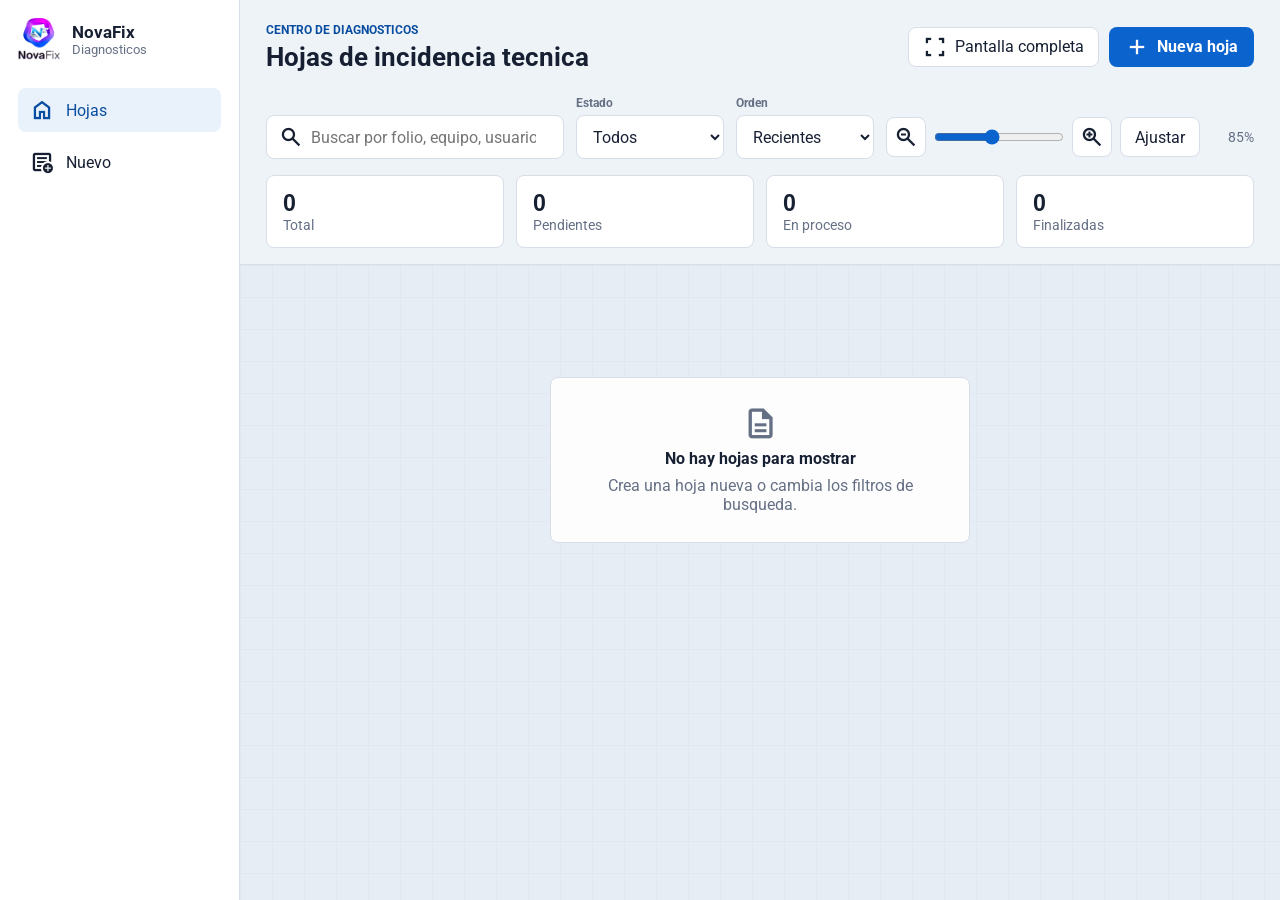
==== index.html @ 03f62400 "Primera subida de NovaFix" ====
<!doctype html>
<html lang="es">
  <head>
    <meta charset="UTF-8" />
    <meta name="viewport" content="width=device-width, initial-scale=1.0" />
    <title>NovaFix | Hojas de diagnostico</title>
    <link rel="stylesheet" href="/public/css/styles.css" />

    <link rel="preconnect" href="https://fonts.googleapis.com" />
    <link rel="preconnect" href="https://fonts.gstatic.com" crossorigin />
    <link
      href="https://fonts.googleapis.com/css2?family=Google+Sans:ital,opsz,wght@0,17..18,400..700;1,17..18,400..700&family=Roboto:ital,wght@0,100..900;1,100..900&display=swap"
      rel="stylesheet"
    />
    <link
      rel="stylesheet"
      href="https://fonts.googleapis.com/css2?family=Material+Symbols+Outlined:opsz,wght,FILL,GRAD@20..48,100..700,0..1,-50..200"
    />
  </head>
  <body>
    <div class="appShell">
      <aside class="navBar">
        <div class="brand">
          <img src="/public/icos/logo app.png" alt="NovaFix" />
          <div>
            <strong>NovaFix</strong>
            <span>Diagnosticos</span>
          </div>
        </div>

        <nav class="nav" aria-label="Navegacion principal">
          <button class="option home active" type="button" data-view="hojas">
            <span class="material-symbols-outlined">home</span>
            <span>Hojas</span>
          </button>
          <button class="option agregar" type="button" data-view="form">
            <span class="material-symbols-outlined">add_notes</span>
            <span>Nuevo</span>
          </button>
        </nav>
      </aside>

      <main class="content">
        <section class="hojasDiag view active" aria-labelledby="tituloHojas">
          <header class="workspaceHeader">
            <div>
              <p class="eyebrow">Centro de diagnosticos</p>
              <h1 id="tituloHojas">Hojas de incidencia tecnica</h1>
            </div>
            <div class="headerActions">
              <button class="ghostAction" type="button" id="focusHojasBtn">
                <span class="material-symbols-outlined">fullscreen</span>
                Pantalla completa
              </button>
              <button class="primaryAction" type="button" id="crearHojaBtn">
                <span class="material-symbols-outlined">add</span>
                Nueva hoja
              </button>
            </div>
          </header>

          <section class="toolbar" aria-label="Herramientas de hojas">
            <label class="searchBox" for="buscarHojas">
              <span class="material-symbols-outlined">search</span>
              <input
                id="buscarHojas"
                type="search"
                placeholder="Buscar por folio, equipo, usuario o ubicacion"
              />
            </label>

            <div class="toolbarGroup">
              <label for="filtroEstado">Estado</label>
              <select id="filtroEstado">
                <option value="Todos">Todos</option>
                <option value="Pendiente">Pendiente</option>
                <option value="En proceso">En proceso</option>
                <option value="Finalizado">Finalizado</option>
              </select>
            </div>

            <div class="toolbarGroup">
              <label for="ordenHojas">Orden</label>
              <select id="ordenHojas">
                <option value="recientes">Recientes</option>
                <option value="folio">Folio</option>
                <option value="estado">Estado</option>
              </select>
            </div>

            <div class="zoomTools" aria-label="Zoom de documento">
              <button
                class="iconButton"
                type="button"
                id="zoomOut"
                title="Alejar"
              >
                <span class="material-symbols-outlined">zoom_out</span>
              </button>
              <input
                id="zoomRange"
                type="range"
                min="50"
                max="130"
                step="5"
                value="85"
                aria-label="Nivel de zoom"
              />
              <button
                class="iconButton"
                type="button"
                id="zoomIn"
                title="Acercar"
              >
                <span class="material-symbols-outlined">zoom_in</span>
              </button>
              <button class="textButton" type="button" id="fitWidth">
                Ajustar
              </button>
              <output id="zoomValue" for="zoomRange">85%</output>
            </div>
          </section>

          <section class="summaryStrip" aria-label="Resumen">
            <article>
              <span id="totalHojas">0</span>
              <p>Total</p>
            </article>
            <article>
              <span id="pendientesHojas">0</span>
              <p>Pendientes</p>
            </article>
            <article>
              <span id="procesoHojas">0</span>
              <p>En proceso</p>
            </article>
            <article>
              <span id="finalizadasHojas">0</span>
              <p>Finalizadas</p>
            </article>
          </section>

          <section class="hojasViewport">
            <button class="focusExitButton" type="button" id="exitFocusBtn">
              <span class="material-symbols-outlined">fullscreen_exit</span>
              Vista normal
            </button>
            <div class="emptyState hidden" id="emptyState">
              <span class="material-symbols-outlined">description</span>
              <h2>No hay hojas para mostrar</h2>
              <p>Crea una hoja nueva o cambia los filtros de busqueda.</p>
            </div>
            <div class="hojas" id="hojas"></div>
          </section>
        </section>

        <section class="datas view" aria-labelledby="tituloFormulario">
          <form class="formulario" id="diagnosticoForm">
            <header class="formHeader">
              <div>
                <p class="eyebrow">Captura de informacion</p>
                <h1 id="tituloFormulario">Nueva hoja de diagnostico</h1>
              </div>
              <button class="ghostAction" type="button" id="volverHojasBtn">
                <span class="material-symbols-outlined">arrow_back</span>
                Volver
              </button>
            </header>

            <section class="formPanel">
              <h2>1. Informacion del reporte</h2>
              <div class="formGrid">
                <label>
                  Folio
                  <input type="text" id="folio" class="input" required />
                </label>
                <label>
                  Estado
                  <select class="input" id="estado" required>
                    <option>Pendiente</option>
                    <option>En proceso</option>
                    <option>Finalizado</option>
                  </select>
                </label>
                <label>
                  Fecha del reporte
                  <input type="date" class="input" id="fecha" required />
                </label>
                <label>
                  Hora
                  <input type="time" class="input" id="hora" required />
                </label>
                <label>
                  Usuario responsable
                  <input
                    type="text"
                    id="usuarioResponsable"
                    class="input"
                    required
                  />
                </label>
                <label>
                  Ubicacion
                  <input type="text" id="ubicacion" class="input" required />
                </label>
              </div>
            </section>

            <section class="formPanel">
              <h2>2. Informacion del equipo</h2>
              <div class="formGrid">
                <label>
                  ID del equipo (Tag)
                  <input type="text" id="idEquipo" class="input" required />
                </label>
                <label>
                  Marca / Modelo
                  <input type="text" id="marcaModelo" class="input" required />
                </label>
                <label class="spanTwo">
                  Sistema operativo
                  <input
                    type="text"
                    id="sistemaOperativo"
                    class="input"
                    required
                  />
                </label>
              </div>
            </section>

            <section class="formPanel">
              <h2>3. Detalle tecnico</h2>
              <div class="formGrid">
                <label class="spanTwo">
                  Problema reportado por usuario
                  <textarea id="problema" class="input" required></textarea>
                </label>
                <label class="spanTwo">
                  Diagnostico preliminar
                  <textarea id="diagnostico" class="input" required></textarea>
                </label>
                <label class="spanTwo">
                  Solucion aplicada y acciones tomadas
                  <textarea id="solucion" class="input" required></textarea>
                </label>
              </div>
            </section>

            <section class="formPanel">
              <h2>4. Firmas, cierre y observaciones</h2>
              <div class="formGrid">
                <label>
                  Tecnico a cargo
                  <input type="text" id="tecnicoCargo" class="input" required />
                </label>
                <label>
                  Fecha de cierre
                  <input type="date" id="fechaCierre" class="input" />
                </label>
                <label class="spanTwo">
                  Visto bueno encargado
                  <input type="text" id="vistoBueno" class="input" />
                </label>
                <label class="spanTwo">
                  Observaciones finales
                  <textarea id="observaciones" class="input"></textarea>
                </label>
              </div>
            </section>

            <div class="formActions">
              <p id="saveStatus" role="status"></p>
              <button class="secondaryAction" type="reset">
                <span class="material-symbols-outlined">restart_alt</span>
                Limpiar
              </button>
              <button class="primaryAction" type="submit" id="btnSave">
                <span class="material-symbols-outlined">save</span>
                Guardar diagnostico
              </button>
            </div>
          </form>
        </section>
      </main>
    </div>

    <script src="/public/js/app.js"></script>
  </body>
</html>
---- public/css/styles.css ----
:root {
  --bg: #eef3f8;
  --surface: #ffffff;
  --surface-soft: #f8fafc;
  --line: #d7dee8;
  --text: #172033;
  --muted: #667085;
  --primary: #0b63ce;
  --primary-dark: #084d9f;
  --success: #147a49;
  --warning: #9a5b00;
  --danger: #b42318;
  --shadow: 0 18px 45px rgba(20, 33, 61, 0.12);
  --sheet-zoom: 0.85;
  --sheet-scaled-width: 693.6px;
  --sheet-scaled-height: 897.6px;
}

* {
  box-sizing: border-box;
  margin: 0;
  padding: 0;
}

html,
body {
  min-height: 100%;
}

body {
  overflow: hidden;
  background: var(--bg);
  color: var(--text);
  font-family: "Roboto", Arial, sans-serif;
}

button,
input,
select,
textarea {
  font: inherit;
}

button {
  border: 0;
}

h1,
h2,
h3,
strong {
  font-family: "Google Sans", "Roboto", Arial, sans-serif;
}

h1 {
  font-size: clamp(1.45rem, 2vw, 2rem);
  line-height: 1.1;
}

h2 {
  font-size: 1rem;
}

.appShell {
  display: grid;
  grid-template-columns: 240px minmax(0, 1fr);
  height: 100vh;
}

.navBar {
  display: flex;
  flex-direction: column;
  gap: 28px;
  border-right: 1px solid var(--line);
  background: var(--surface);
  padding: 18px;
}

.brand {
  display: flex;
  align-items: center;
  gap: 12px;
  min-width: 0;
}

.brand img {
  width: 42px;
  height: 42px;
  object-fit: contain;
}

.brand strong,
.brand span {
  display: block;
}

.brand strong {
  font-size: 1.05rem;
}

.brand span {
  color: var(--muted);
  font-size: 0.84rem;
}

.nav {
  display: grid;
  gap: 8px;
}

.option {
  display: flex;
  align-items: center;
  gap: 12px;
  width: 100%;
  min-height: 44px;
  border-radius: 8px;
  background: transparent;
  color: var(--text);
  cursor: pointer;
  padding: 10px 12px;
  text-align: left;
}

.option:hover,
.option.active {
  background: #e9f1fb;
  color: var(--primary-dark);
}

.material-symbols-outlined {
  font-variation-settings:
    "FILL" 0,
    "wght" 500,
    "GRAD" 0,
    "opsz" 24;
  font-size: 1.35rem;
}

.content {
  min-width: 0;
  height: 100vh;
  overflow: hidden;
}

.view {
  display: none;
  height: 100%;
}

.view.active {
  display: flex;
  flex-direction: column;
}

.workspaceHeader,
.formHeader {
  display: flex;
  align-items: center;
  justify-content: space-between;
  gap: 18px;
  padding: 22px 26px 14px;
}

.headerActions {
  display: flex;
  align-items: center;
  gap: 10px;
}

.eyebrow {
  margin-bottom: 6px;
  color: var(--primary-dark);
  font-size: 0.78rem;
  font-weight: 700;
  letter-spacing: 0;
  text-transform: uppercase;
}

.primaryAction,
.secondaryAction,
.ghostAction,
.textButton,
.iconButton {
  display: inline-flex;
  align-items: center;
  justify-content: center;
  gap: 8px;
  min-height: 40px;
  border-radius: 8px;
  cursor: pointer;
  white-space: nowrap;
}

.primaryAction {
  background: var(--primary);
  color: white;
  font-weight: 700;
  padding: 0 16px;
}

.primaryAction:hover {
  background: var(--primary-dark);
}

.secondaryAction,
.ghostAction,
.textButton,
.iconButton {
  border: 1px solid var(--line);
  background: var(--surface);
  color: var(--text);
}

.secondaryAction,
.ghostAction,
.textButton {
  padding: 0 14px;
}

.iconButton {
  width: 40px;
}

.toolbar {
  display: grid;
  grid-template-columns: minmax(260px, 1fr) auto auto auto;
  gap: 12px;
  align-items: end;
  padding: 10px 26px 16px;
}

.searchBox {
  display: flex;
  align-items: center;
  gap: 8px;
  min-height: 44px;
  border: 1px solid var(--line);
  border-radius: 8px;
  background: var(--surface);
  padding: 0 12px;
}

.searchBox input {
  width: 100%;
  min-width: 0;
  border: 0;
  outline: 0;
  background: transparent;
}

.toolbarGroup {
  display: grid;
  gap: 5px;
}

.toolbarGroup label {
  color: var(--muted);
  font-size: 0.78rem;
  font-weight: 700;
}

.toolbarGroup select,
.input {
  width: 100%;
  border: 1px solid var(--line);
  border-radius: 8px;
  background: var(--surface);
  color: var(--text);
}

.toolbarGroup select {
  min-height: 44px;
  padding: 0 36px 0 12px;
}

.zoomTools {
  display: flex;
  align-items: center;
  gap: 8px;
  min-height: 44px;
}

#zoomRange {
  width: 130px;
  accent-color: var(--primary);
}

#zoomValue {
  min-width: 46px;
  color: var(--muted);
  font-size: 0.9rem;
  text-align: right;
}

.summaryStrip {
  display: grid;
  grid-template-columns: repeat(4, minmax(120px, 1fr));
  gap: 12px;
  padding: 0 26px 16px;
}

.summaryStrip article {
  border: 1px solid var(--line);
  border-radius: 8px;
  background: var(--surface);
  padding: 14px 16px;
}

.summaryStrip span {
  display: block;
  font-family: "Google Sans", sans-serif;
  font-size: 1.45rem;
  font-weight: 700;
}

.summaryStrip p {
  color: var(--muted);
  font-size: 0.86rem;
}

.hojasViewport {
  position: relative;
  flex: 1;
  min-height: 0;
  overflow: auto;
  border-top: 1px solid var(--line);
  background:
    linear-gradient(90deg, rgba(215, 222, 232, 0.36) 1px, transparent 1px),
    linear-gradient(rgba(215, 222, 232, 0.36) 1px, transparent 1px),
    #e7edf5;
  background-size: 32px 32px;
  padding: 32px;
}

.focusExitButton {
  position: sticky;
  top: 16px;
  left: 16px;
  z-index: 4;
  display: none;
  align-items: center;
  gap: 8px;
  min-height: 40px;
  width: max-content;
  border: 1px solid var(--line);
  border-radius: 8px;
  background: rgba(255, 255, 255, 0.94);
  color: var(--text);
  cursor: pointer;
  font-weight: 700;
  padding: 0 14px;
  box-shadow: 0 10px 24px rgba(20, 33, 61, 0.14);
  backdrop-filter: blur(8px);
}

.hojasDiag.focusMode .workspaceHeader,
.hojasDiag.focusMode .toolbar,
.hojasDiag.focusMode .summaryStrip {
  display: none;
}

.hojasDiag.focusMode .hojasViewport {
  border-top: 0;
  padding-top: 18px;
}

.hojasDiag.focusMode .focusExitButton {
  display: inline-flex;
}

.hojas {
  display: grid;
  justify-items: center;
  gap: 28px;
  min-width: max-content;
  padding-bottom: 70px;
}

.hojaContainer {
  position: relative;
  width: var(--sheet-scaled-width);
  height: calc(var(--sheet-scaled-height) + 28px);
}

.fechaPublicacion {
  margin-bottom: 8px;
  color: #475467;
  font-size: 0.86rem;
}

.hoja {
  position: absolute;
  top: 28px;
  left: 0;
  width: 816px;
  min-height: 1056px;
  transform: scale(var(--sheet-zoom));
  transform-origin: top left;
  overflow: hidden;
  background: #ffffff;
  box-shadow: var(--shadow), 0 0 0 1px rgba(20, 33, 61, 0.11);
  padding: 50px;
}

.encabezadoHoja {
  display: grid;
  grid-template-columns: 110px 1fr;
  gap: 22px;
  align-items: start;
  margin-bottom: 15px;
}

.logoHoja {
  width: 98px;
  height: 98px;
  object-fit: contain;
}

.encabezadoHoja h2 {
  margin-bottom: 16px;
  color: #123c61;
  font-size: 1.45rem;
  font-weight: 800;
}

.datosTop {
  display: grid;
  gap: 7px;
  color: #202020;
  font-size: 0.95rem;
}

.tablaSection {
  margin-top: 20px;
}

.tablaSection h3 {
  margin-bottom: 10px;
  color: #123c61;
  font-size: 1rem;
  font-weight: 800;
}

.tabla {
  width: 100%;
  border-collapse: collapse;
  table-layout: fixed;
}

.tabla td {
  height: 45px;
  border: 1px solid #202020;
  padding: 12px;
  color: #202020;
  font-size: 14px;
  line-height: 1.35;
  vertical-align: top;
  white-space: pre-wrap;
}

.tabla strong {
  font-weight: 800;
}

.areaGrande {
  height: 120px;
}

.areaObservaciones {
  height: 100px;
}

hr {
  margin-top: 10px;
  border: 0;
  border-top: 1px solid #c7c7c7;
}

.estadoChip {
  display: inline-flex;
  align-items: center;
  min-height: 24px;
  border-radius: 999px;
  padding: 2px 9px;
  font-size: 0.82rem;
  font-weight: 700;
}

.estado-Pendiente {
  background: #fff3d6;
  color: var(--warning);
}

.estado-En-proceso {
  background: #e2f0ff;
  color: var(--primary-dark);
}

.estado-Finalizado {
  background: #dcfae6;
  color: var(--success);
}

.emptyState {
  display: grid;
  place-items: center;
  gap: 8px;
  max-width: 420px;
  margin: 80px auto 0;
  border: 1px solid var(--line);
  border-radius: 8px;
  background: rgba(255, 255, 255, 0.9);
  padding: 28px;
  text-align: center;
}

.emptyState .material-symbols-outlined {
  color: var(--muted);
  font-size: 2.2rem;
}

.emptyState p {
  color: var(--muted);
}

.hidden {
  display: none !important;
}

.datas {
  min-height: 0;
  overflow: auto;
  padding-bottom: 32px;
}

.formulario {
  width: min(960px, 100%);
  margin: 0 auto;
  padding: 0 26px 28px;
}

.formHeader {
  padding-left: 0;
  padding-right: 0;
}

.formPanel {
  border: 1px solid var(--line);
  border-radius: 8px;
  background: var(--surface);
  padding: 18px;
}

.formPanel + .formPanel {
  margin-top: 14px;
}

.formPanel h2 {
  margin-bottom: 16px;
  color: var(--text);
  font-size: 1.05rem;
}

.formGrid {
  display: grid;
  grid-template-columns: repeat(2, minmax(0, 1fr));
  gap: 14px;
}

.formGrid label {
  display: grid;
  gap: 7px;
  color: #344054;
  font-weight: 700;
}

.spanTwo {
  grid-column: 1 / -1;
}

.input {
  min-height: 44px;
  padding: 11px 12px;
  outline: 0;
}

textarea.input {
  min-height: 112px;
  resize: vertical;
}

.input:focus,
.toolbarGroup select:focus,
.searchBox:focus-within {
  border-color: var(--primary);
  box-shadow: 0 0 0 3px rgba(11, 99, 206, 0.16);
}

.formActions {
  position: sticky;
  bottom: 0;
  display: flex;
  align-items: center;
  justify-content: flex-end;
  gap: 10px;
  margin-top: 16px;
  border-top: 1px solid var(--line);
  background: rgba(238, 243, 248, 0.94);
  padding: 14px 0;
  backdrop-filter: blur(8px);
}

#saveStatus {
  margin-right: auto;
  color: var(--muted);
  font-size: 0.9rem;
}

@media (max-width: 1100px) {
  .appShell {
    grid-template-columns: 84px minmax(0, 1fr);
  }

  .brand {
    justify-content: center;
  }

  .brand div,
  .option span:last-child {
    display: none;
  }

  .option {
    justify-content: center;
  }

  .toolbar {
    grid-template-columns: 1fr 1fr;
  }

  .zoomTools {
    grid-column: 1 / -1;
    justify-content: flex-start;
  }
}

@media (max-width: 760px) {
  body {
    overflow: auto;
  }

  .appShell {
    grid-template-columns: 1fr;
    grid-template-rows: auto 1fr;
    min-height: 100vh;
    height: auto;
  }

  .navBar {
    position: sticky;
    top: 0;
    z-index: 10;
    flex-direction: row;
    align-items: center;
    justify-content: space-between;
    border-right: 0;
    border-bottom: 1px solid var(--line);
    padding: 10px 14px;
  }

  .brand div,
  .option span:last-child {
    display: block;
  }

  .brand img {
    width: 34px;
    height: 34px;
  }

  .nav {
    display: flex;
    flex-direction: row;
  }

  .option {
    width: auto;
    min-height: 38px;
    padding: 8px 10px;
  }

  .content,
  .view {
    height: auto;
    min-height: calc(100vh - 59px);
  }

  .workspaceHeader,
  .formHeader {
    align-items: flex-start;
    flex-direction: column;
    padding: 18px 16px 12px;
  }

  .headerActions {
    flex-wrap: wrap;
  }

  .toolbar {
    grid-template-columns: 1fr;
    padding: 8px 16px 14px;
  }

  .summaryStrip {
    grid-template-columns: repeat(2, minmax(0, 1fr));
    padding: 0 16px 14px;
  }

  .hojasViewport {
    min-height: 620px;
    padding: 20px 16px;
  }

  .hojasDiag.focusMode .hojasViewport {
    min-height: calc(100vh - 59px);
  }

  .formulario {
    padding: 0 16px 22px;
  }

  .formHeader {
    padding-left: 0;
    padding-right: 0;
  }

  .formGrid {
    grid-template-columns: 1fr;
  }

  .spanTwo {
    grid-column: auto;
  }

  .formActions {
    align-items: stretch;
    flex-direction: column;
  }

  #saveStatus {
    margin-right: 0;
  }
}

@media (max-width: 520px) {
  .brand span {
    display: none;
  }

  .option span:last-child {
    display: none;
  }

  .summaryStrip {
    grid-template-columns: 1fr;
  }

  .zoomTools {
    flex-wrap: wrap;
  }

  #zoomRange {
    flex: 1;
    min-width: 140px;
  }
}
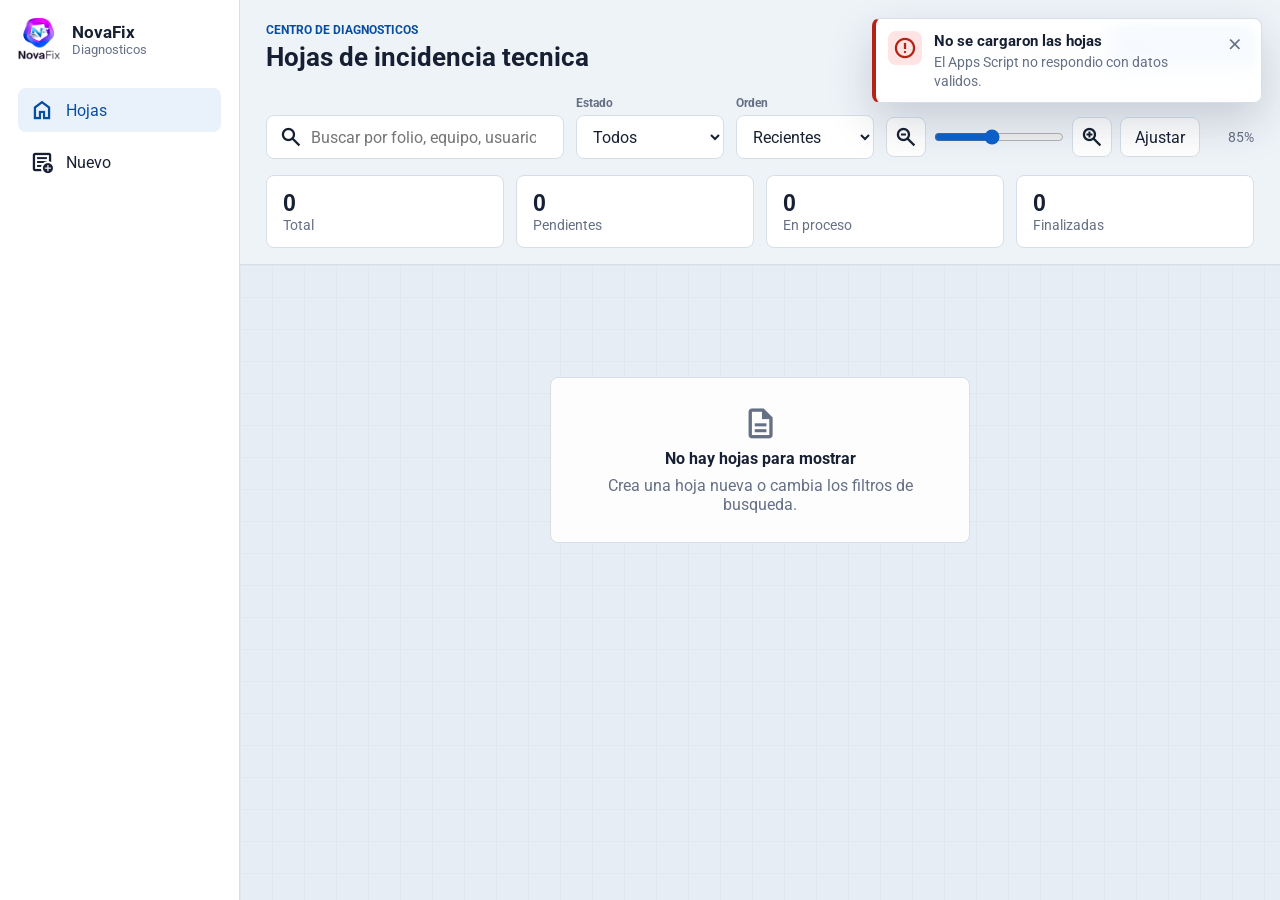
==== commit f1e5c37e: "Integro nuevos cambios" ====
--- a/index.html
+++ b/index.html
@@ -4,7 +4,7 @@
     <meta charset="UTF-8" />
     <meta name="viewport" content="width=device-width, initial-scale=1.0" />
     <title>NovaFix | Hojas de diagnostico</title>
-    <link rel="stylesheet" href="/public/css/styles.css" />
+    <link rel="stylesheet" href="./public/css/styles.css" />
 
     <link rel="preconnect" href="https://fonts.googleapis.com" />
     <link rel="preconnect" href="https://fonts.gstatic.com" crossorigin />
@@ -21,7 +21,7 @@
     <div class="appShell">
       <aside class="navBar">
         <div class="brand">
-          <img src="/public/icos/logo app.png" alt="NovaFix" />
+          <img src="./public/icos/logo app.png" alt="NovaFix" />
           <div>
             <strong>NovaFix</strong>
             <span>Diagnosticos</span>
@@ -285,6 +285,6 @@
       </main>
     </div>
 
-    <script src="/public/js/app.js"></script>
+    <script src="./public/js/app.js"></script>
   </body>
 </html>
--- a/public/css/styles.css
+++ b/public/css/styles.css
@@ -179,6 +179,7 @@
 
 .primaryAction,
 .secondaryAction,
+.dangerAction,
 .ghostAction,
 .textButton,
 .iconButton {
@@ -201,6 +202,17 @@
 
 .primaryAction:hover {
   background: var(--primary-dark);
+}
+
+.dangerAction {
+  background: var(--danger);
+  color: white;
+  font-weight: 700;
+  padding: 0 16px;
+}
+
+.dangerAction:hover {
+  background: #912018;
 }
 
 .secondaryAction,
@@ -327,8 +339,7 @@
   border-top: 1px solid var(--line);
   background:
     linear-gradient(90deg, rgba(215, 222, 232, 0.36) 1px, transparent 1px),
-    linear-gradient(rgba(215, 222, 232, 0.36) 1px, transparent 1px),
-    #e7edf5;
+    linear-gradient(rgba(215, 222, 232, 0.36) 1px, transparent 1px), #e7edf5;
   background-size: 32px 32px;
   padding: 32px;
 }
@@ -387,6 +398,104 @@
   margin-bottom: 8px;
   color: #475467;
   font-size: 0.86rem;
+}
+
+.hojaMeta {
+  display: flex;
+  align-items: center;
+  justify-content: space-between;
+  gap: 10px;
+  margin-bottom: 8px;
+  margin-top: -15px;
+}
+
+.hojaMeta .fechaPublicacion {
+  margin-bottom: 0;
+}
+
+.hojaActions {
+  display: inline-flex;
+  align-items: center;
+  gap: 6px;
+}
+
+.hojaActions .iconButton {
+  width: 34px;
+  min-height: 34px;
+  background: rgba(255, 255, 255, 0.94);
+  box-shadow: 0 8px 18px rgba(20, 33, 61, 0.1);
+}
+
+.dangerButton {
+  color: var(--danger);
+}
+
+#printRoot {
+  display: none;
+}
+
+.modalOverlay {
+  position: fixed;
+  inset: 0;
+  z-index: 100;
+  display: grid;
+  place-items: center;
+  background: rgba(15, 23, 42, 0.46);
+  padding: 18px;
+  backdrop-filter: blur(4px);
+}
+
+.confirmModal {
+  display: grid;
+  grid-template-columns: auto minmax(0, 1fr);
+  gap: 14px;
+  width: min(440px, 100%);
+  border: 1px solid rgba(255, 255, 255, 0.32);
+  border-radius: 8px;
+  background: var(--surface);
+  box-shadow: 0 24px 70px rgba(20, 33, 61, 0.28);
+  padding: 18px;
+}
+
+.modalIcon {
+  display: grid;
+  place-items: center;
+  width: 44px;
+  height: 44px;
+  border-radius: 8px;
+}
+
+.modalIcon.danger {
+  background: #fee4e2;
+  color: var(--danger);
+}
+
+.modalCopy {
+  min-width: 0;
+}
+
+.modalCopy h2 {
+  margin-bottom: 6px;
+  color: var(--text);
+  font-size: 1.05rem;
+}
+
+.modalCopy p {
+  color: var(--muted);
+  font-size: 0.94rem;
+  line-height: 1.45;
+}
+
+.modalCopy strong {
+  color: var(--text);
+}
+
+.modalActions {
+  grid-column: 1 / -1;
+  display: flex;
+  justify-content: flex-end;
+  gap: 10px;
+  padding-top: 4px;
 }
 
 .hoja {
@@ -399,7 +508,9 @@
   transform-origin: top left;
   overflow: hidden;
   background: #ffffff;
-  box-shadow: var(--shadow), 0 0 0 1px rgba(20, 33, 61, 0.11);
+  box-shadow:
+    var(--shadow),
+    0 0 0 1px rgba(20, 33, 61, 0.11);
   padding: 50px;
 }
 
@@ -526,6 +637,125 @@
 
 .hidden {
   display: none !important;
+}
+
+#toastContainer {
+  position: fixed;
+  top: 18px;
+  right: 18px;
+  z-index: 120;
+  display: grid;
+  gap: 10px;
+  width: min(390px, calc(100vw - 32px));
+  pointer-events: none;
+}
+
+.toast {
+  display: grid;
+  grid-template-columns: auto minmax(0, 1fr) auto;
+  gap: 12px;
+  align-items: start;
+  border: 1px solid var(--line);
+  border-left-width: 4px;
+  border-radius: 8px;
+  background: rgba(255, 255, 255, 0.96);
+  box-shadow: 0 18px 45px rgba(20, 33, 61, 0.18);
+  padding: 12px;
+  opacity: 0;
+  pointer-events: auto;
+  transform: translateY(-8px) scale(0.98);
+  transition:
+    opacity 180ms ease,
+    transform 180ms ease;
+  backdrop-filter: blur(10px);
+}
+
+.toast.visible {
+  opacity: 1;
+  transform: translateY(0) scale(1);
+}
+
+.toast-success {
+  border-left-color: var(--success);
+}
+
+.toast-error {
+  border-left-color: var(--danger);
+}
+
+.toast-loading {
+  border-left-color: var(--primary);
+}
+
+.toastIcon {
+  display: grid;
+  place-items: center;
+  width: 34px;
+  height: 34px;
+  border-radius: 8px;
+}
+
+.toast-success .toastIcon {
+  background: #dcfae6;
+  color: var(--success);
+}
+
+.toast-error .toastIcon {
+  background: #fee4e2;
+  color: var(--danger);
+}
+
+.toast-loading .toastIcon {
+  background: #e2f0ff;
+  color: var(--primary);
+}
+
+.toast-loading .toastIcon .material-symbols-outlined {
+  animation: toastSpin 900ms linear infinite;
+}
+
+.toastCopy {
+  min-width: 0;
+  padding-top: 1px;
+}
+
+.toastCopy strong {
+  display: block;
+  margin-bottom: 3px;
+  color: var(--text);
+  font-size: 0.94rem;
+}
+
+.toastCopy p {
+  color: var(--muted);
+  font-size: 0.86rem;
+  line-height: 1.35;
+}
+
+.toastClose {
+  display: grid;
+  place-items: center;
+  width: 28px;
+  height: 28px;
+  border-radius: 8px;
+  background: transparent;
+  color: var(--muted);
+  cursor: pointer;
+}
+
+.toastClose:hover {
+  background: var(--surface-soft);
+  color: var(--text);
+}
+
+.toastClose .material-symbols-outlined {
+  font-size: 1.1rem;
+}
+
+@keyframes toastSpin {
+  to {
+    transform: rotate(360deg);
+  }
 }
 
 .datas {
@@ -775,3 +1005,32 @@
     min-width: 140px;
   }
 }
+
+@media print {
+  @page {
+    size: letter;
+    margin: 0;
+  }
+
+  body {
+    overflow: visible;
+    background: white;
+  }
+
+  body > *:not(#printRoot) {
+    display: none !important;
+  }
+
+  #printRoot {
+    display: block;
+  }
+
+  #printRoot .hoja {
+    position: static;
+    width: 816px;
+    min-height: 1056px;
+    transform: none;
+    overflow: hidden;
+    box-shadow: none;
+  }
+}
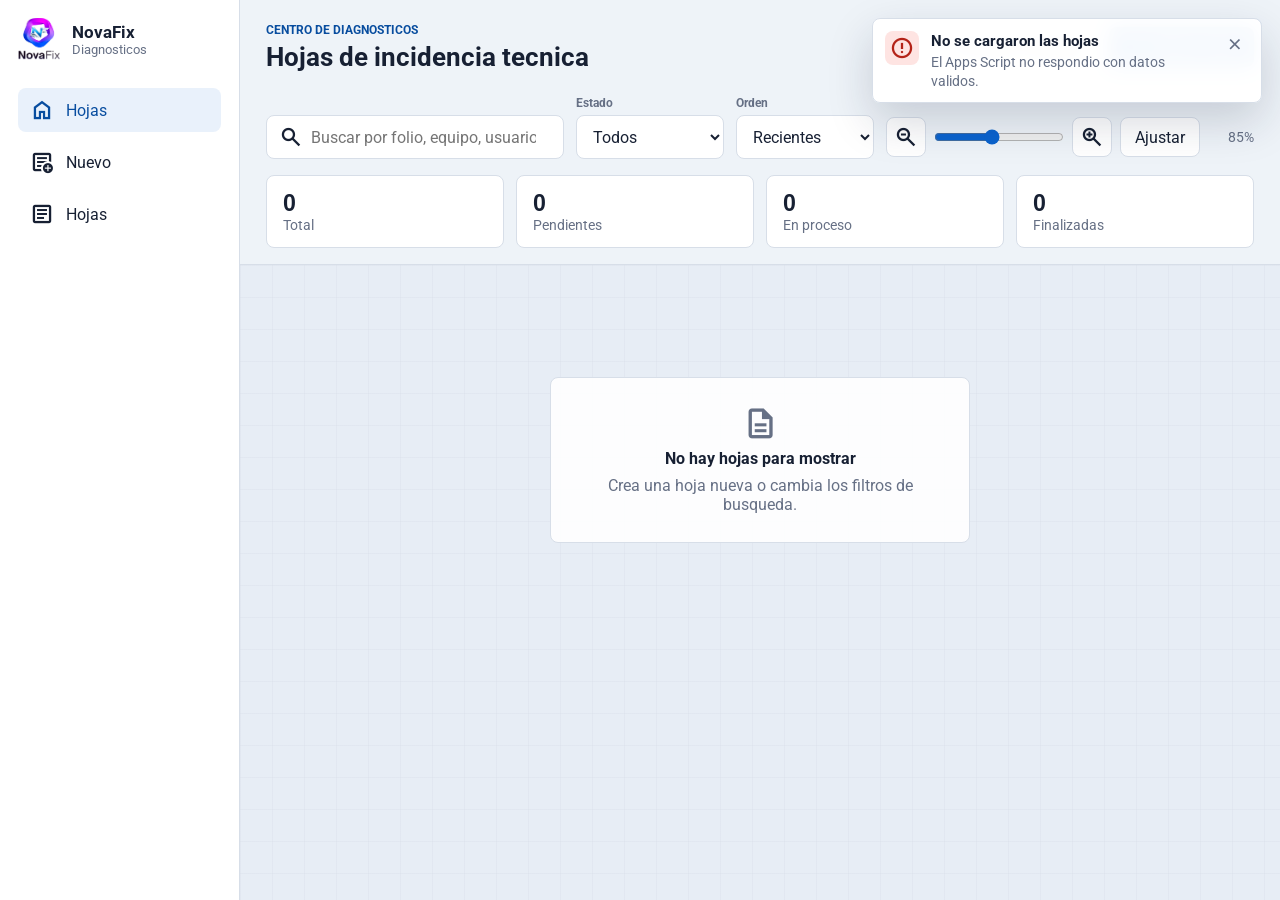
==== commit 2cf0d501: "Integro nueva pagina, Hojas Vista Completa" ====
--- a/index.html
+++ b/index.html
@@ -4,6 +4,8 @@
     <meta charset="UTF-8" />
     <meta name="viewport" content="width=device-width, initial-scale=1.0" />
     <title>NovaFix | Hojas de diagnostico</title>
+    <link rel="icon" href="/public/icos/logoNova.png" type="image/png" />
+
     <link rel="stylesheet" href="./public/css/styles.css" />
 
     <link rel="preconnect" href="https://fonts.googleapis.com" />
@@ -37,6 +39,15 @@
             <span class="material-symbols-outlined">add_notes</span>
             <span>Nuevo</span>
           </button>
+          <a
+            href="./public/pages/hojasDiag.html"
+            class="option hokas"
+            type="button"
+            data-view="form"
+          >
+            <span class="material-symbols-outlined"> article </span>
+            <span>Hojas</span>
+          </a>
         </nav>
       </aside>
 
@@ -268,7 +279,6 @@
                 </label>
               </div>
             </section>
-
             <div class="formActions">
               <p id="saveStatus" role="status"></p>
               <button class="secondaryAction" type="reset">
--- a/public/css/styles.css
+++ b/public/css/styles.css
@@ -60,7 +60,10 @@
 h2 {
   font-size: 1rem;
 }
-
+a {
+  color: inherit;
+  text-decoration: none;
+}
 .appShell {
   display: grid;
   grid-template-columns: 240px minmax(0, 1fr);
@@ -656,7 +659,6 @@
   gap: 12px;
   align-items: start;
   border: 1px solid var(--line);
-  border-left-width: 4px;
   border-radius: 8px;
   background: rgba(255, 255, 255, 0.96);
   box-shadow: 0 18px 45px rgba(20, 33, 61, 0.18);
@@ -675,18 +677,6 @@
   transform: translateY(0) scale(1);
 }
 
-.toast-success {
-  border-left-color: var(--success);
-}
-
-.toast-error {
-  border-left-color: var(--danger);
-}
-
-.toast-loading {
-  border-left-color: var(--primary);
-}
-
 .toastIcon {
   display: grid;
   place-items: center;
@@ -765,6 +755,7 @@
 }
 
 .formulario {
+  position: relative;
   width: min(960px, 100%);
   margin: 0 auto;
   padding: 0 26px 28px;
@@ -829,6 +820,7 @@
 
 .formActions {
   position: sticky;
+
   bottom: 0;
   display: flex;
   align-items: center;
